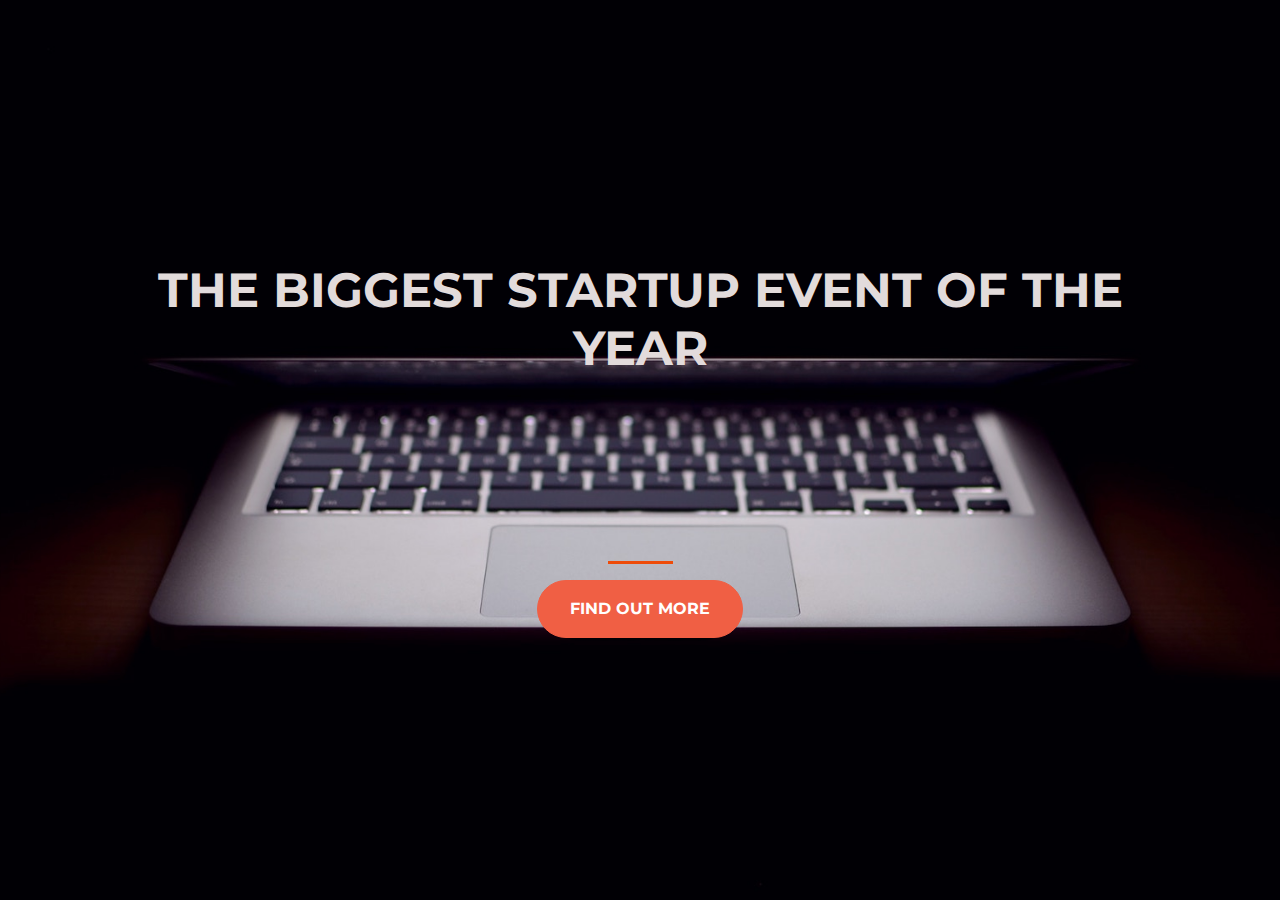
==== index.html @ aaeaa1d9 "uploading website" ====
<!DOCTYPE html>
<html>
  <head>
    <title>Startup</title>
    <!-- Required meta tags -->
    <meta charset="utf-8">
    <meta name="viewport" content="width=device-width, initial-scale=1">
    <!-- Google Fonts -->
    <link href="https://fonts.googleapis.com/css?family=Montserrat" rel="stylesheet">

    <!-- Bootstrap CSS from a CDN. This way you don't have to include the bootstrap file yourself -->
    <link rel="stylesheet" href="https://stackpath.bootstrapcdn.com/bootstrap/4.3.1/css/bootstrap.min.css" integrity="sha384-ggOyR0iXCbMQv3Xipma34MD+dH/1fQ784/j6cY/iJTQUOhcWr7x9JvoRxT2MZw1T" crossorigin="anonymous">
    
    <!-- Your own stylesheet -->
    <link rel="stylesheet" type="text/css" href="style.css">
  </head>
  <body>
    <div class="container d-flex align-items-center h-100">
      <div class="row">
      <header class="text-center col-12">
        <h1 class= "text-uppercase"><strong>The biggest startup event of the year</strong></h1>
      </header>
      <div class="buffer col-12"></div>
      <section class="text-center col-12">
        <hr>
        <a href="https://mailchi.mp/9cf79e469783/ztmstudents"> 
          <button class="btn btn-primary btn-xl">Find out more</button>
        </a>
      </section>
    </div>  
    </div>
  </body>
</html>
---- style.css ----
body,
html {
  width: 100%;
  height: 100%;
  font-family: 'Montserrat', sans-serif;
  background: url(header.jpg) no-repeat center center fixed; 
  -webkit-background-size: cover;
  -moz-background-size: cover;
  -o-background-size: cover;
  background-size: cover;
}

h1{
	font-size:3rem;
	color: #e2dbdb;
}

hr{
	border-color:#ee4b08;
	border-width: 3px;
	max-width: 65px;
}

.buffer{
	height:10rem;
}

.btn{
	font-weight:700;
	border-radius:300px;
	text-transform:uppercase;

}

.btn-primary{
	background-color:#F05F44;
	border-color:#F05F44;
}

.btn-primary:hover{
	background-color:#ee4b08;
	border-color:#ee4b08;
	border-width:4px;
}


.btn-xl {
	padding: 1rem 2rem;
}
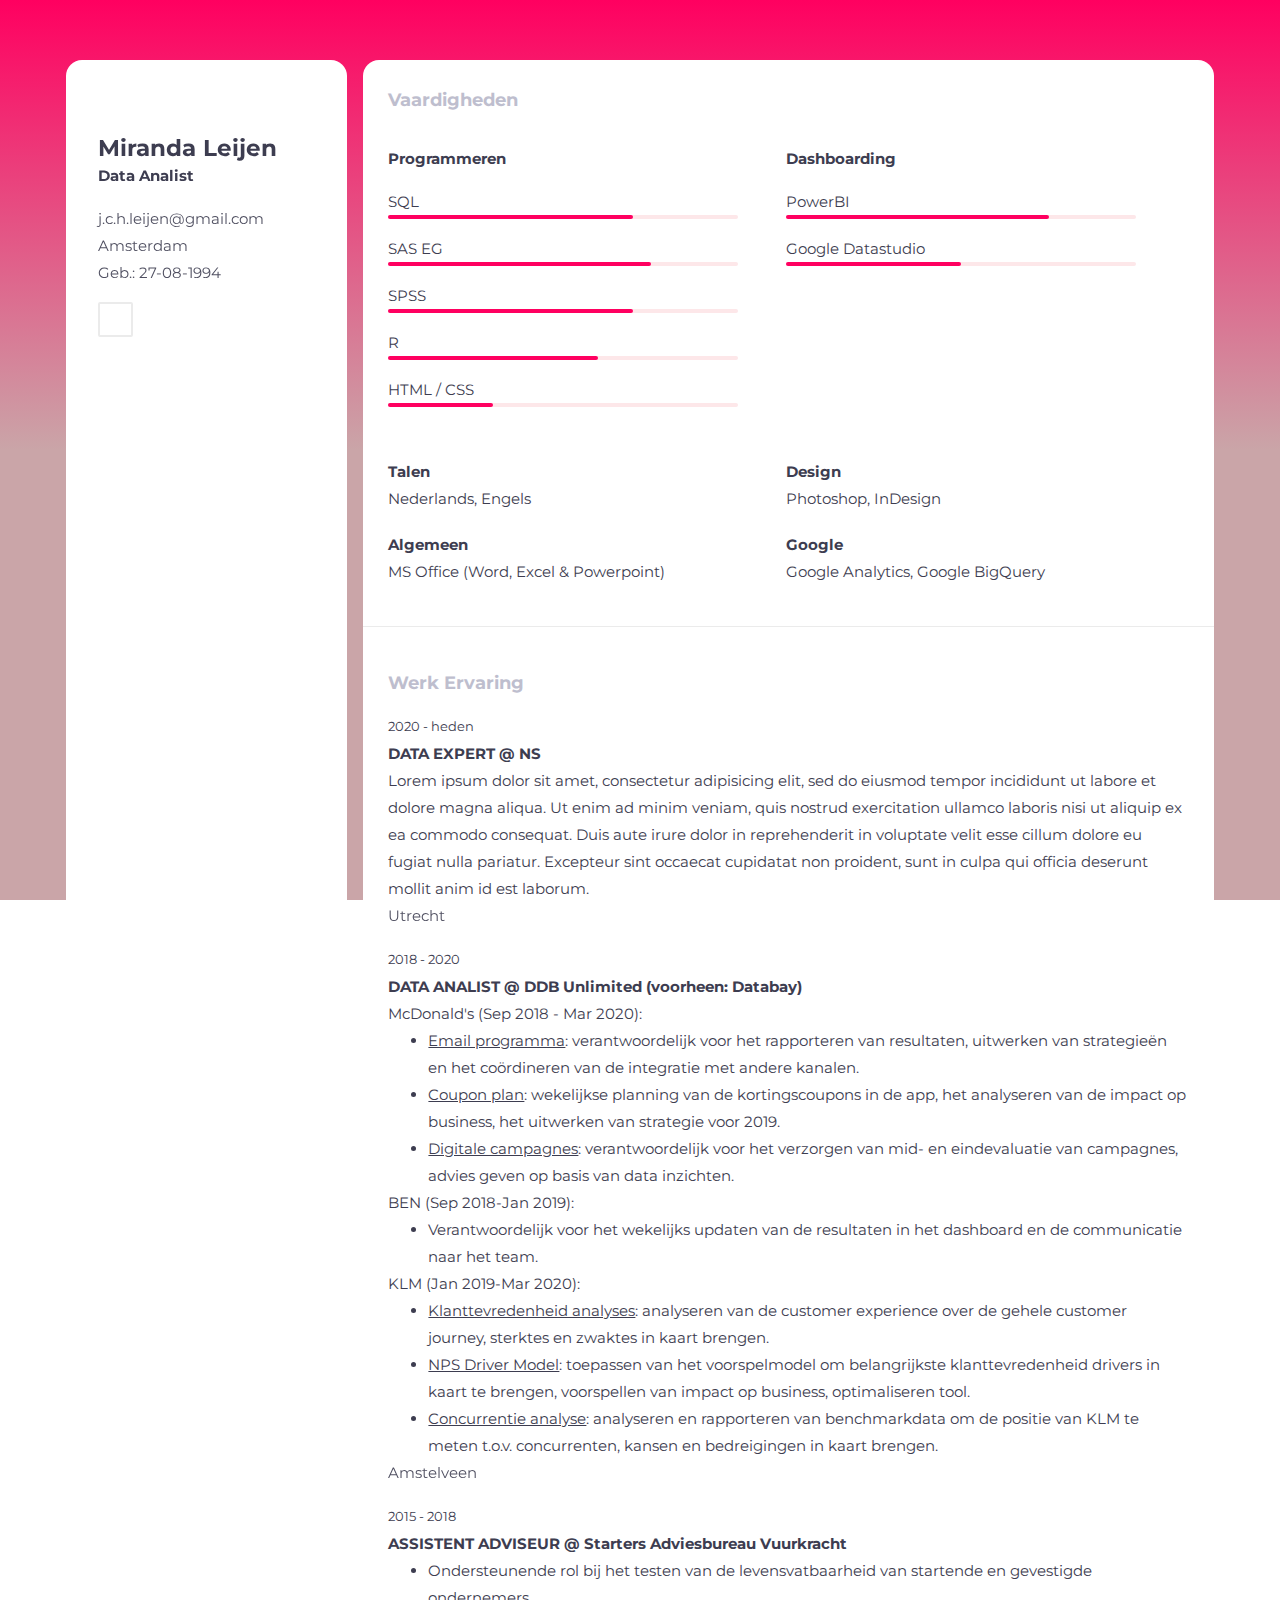
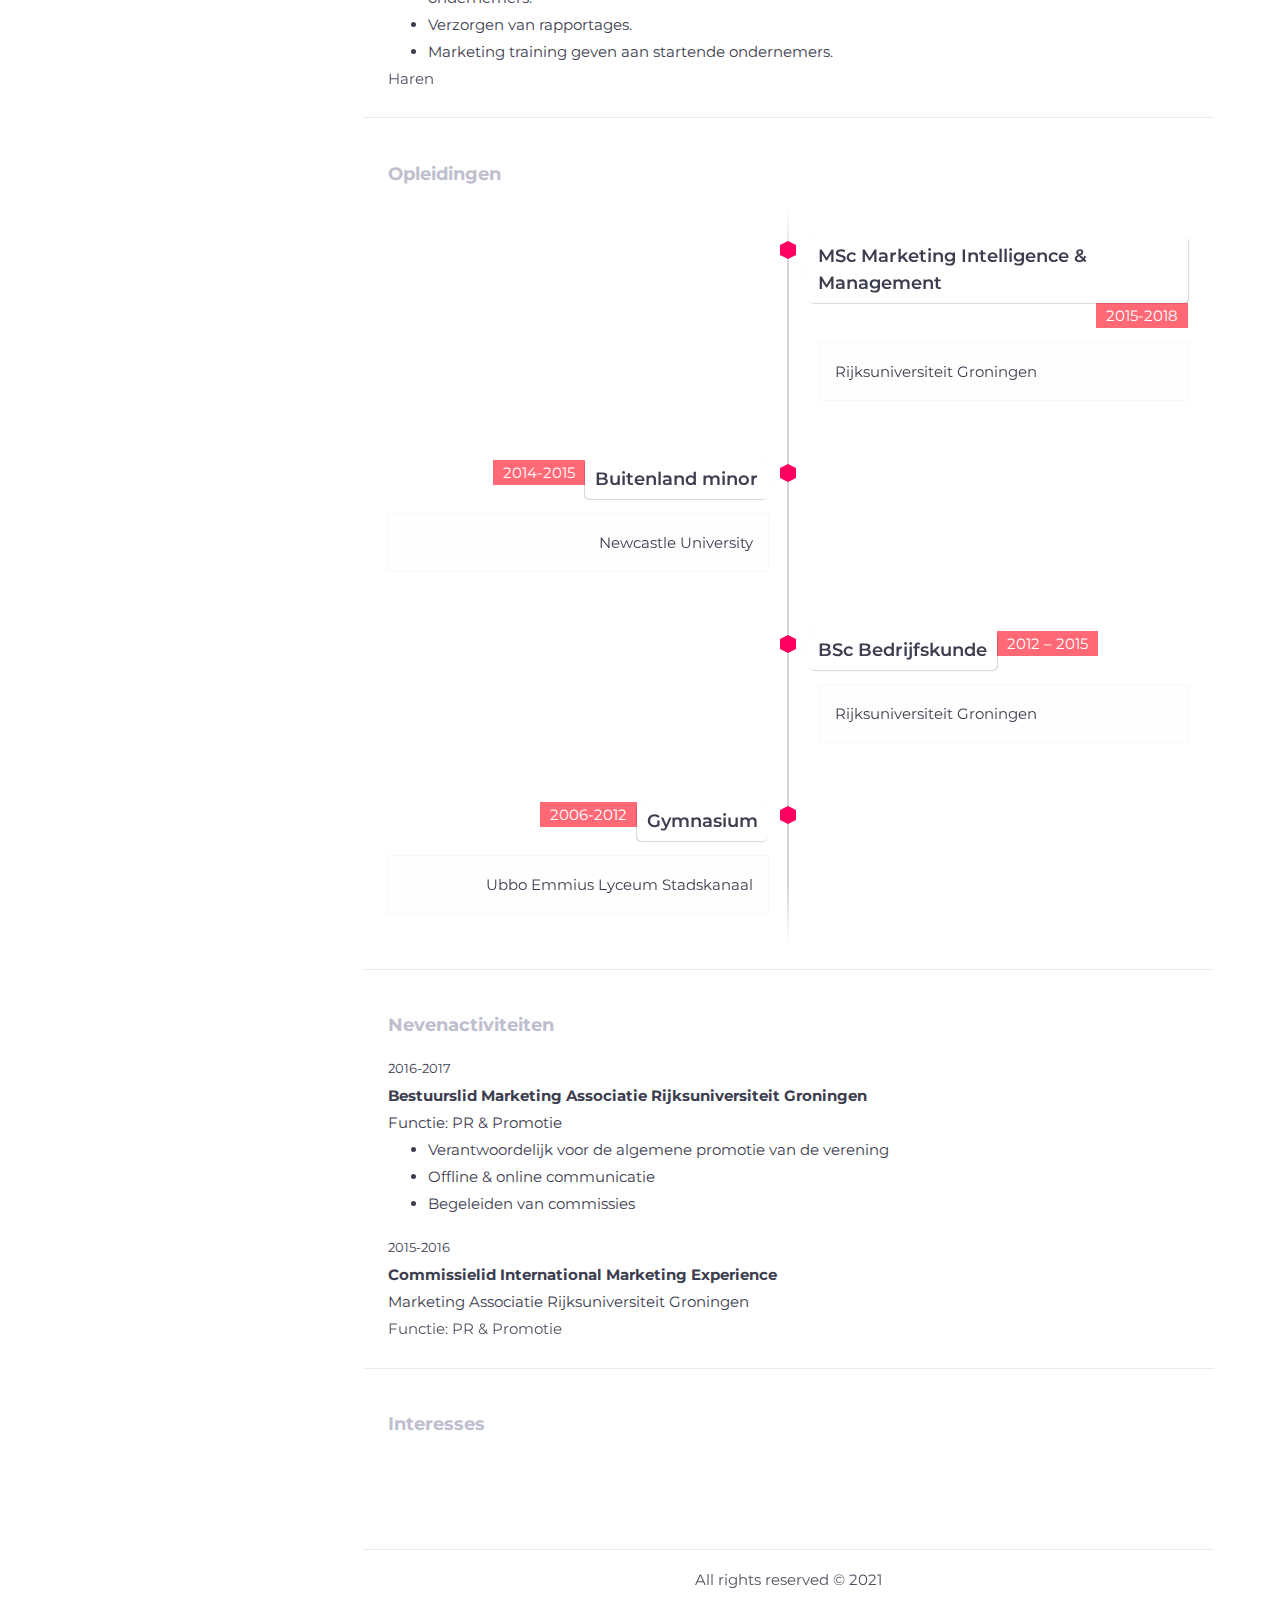
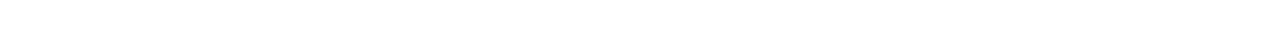
==== commit 6f040f62: "Add files via upload" ====
--- a/index.html
+++ b/index.html
@@ -1,33 +1,306 @@
-<!DOCTYPE html>
-<html>
-  <head>
-    <title>Startup</title>
-    <!-- Required meta tags -->
-    <meta charset="utf-8">
-    <meta name="viewport" content="width=device-width, initial-scale=1">
-    <!-- Google Fonts -->
-    <link href="https://fonts.googleapis.com/css?family=Montserrat" rel="stylesheet">
-
-    <!-- Bootstrap CSS from a CDN. This way you don't have to include the bootstrap file yourself -->
-    <link rel="stylesheet" href="https://stackpath.bootstrapcdn.com/bootstrap/4.3.1/css/bootstrap.min.css" integrity="sha384-ggOyR0iXCbMQv3Xipma34MD+dH/1fQ784/j6cY/iJTQUOhcWr7x9JvoRxT2MZw1T" crossorigin="anonymous">
-    
-    <!-- Your own stylesheet -->
-    <link rel="stylesheet" type="text/css" href="style.css">
-  </head>
-  <body>
-    <div class="container d-flex align-items-center h-100">
-      <div class="row">
-      <header class="text-center col-12">
-        <h1 class= "text-uppercase"><strong>The biggest startup event of the year</strong></h1>
-      </header>
-      <div class="buffer col-12"></div>
-      <section class="text-center col-12">
-        <hr>
-        <a href="https://mailchi.mp/9cf79e469783/ztmstudents"> 
-          <button class="btn btn-primary btn-xl">Find out more</button>
-        </a>
-      </section>
-    </div>  
-    </div>
-  </body>
-</html>
+<!DOCTYPE html>
+<html lang="en">
+<head>
+    <meta charset="UTF-8">
+    <meta http-equiv="X-UA-Compatible" content="IE=edge">
+    <meta name="viewport" content="width=device-width, initial-scale=1.0">
+    <title>CV Miranda Leijen</title>
+
+    <!--GOOGLE FONTS-->
+    <link rel="preconnect" href="https://fonts.googleapis.com">
+    <link rel="preconnect" href="https://fonts.gstatic.com" crossorigin>
+    <link href="https://fonts.googleapis.com/css2?family=Montserrat:wght@200;300;400;500;600;700;800;900&display=swap" rel="stylesheet">
+
+    <!--Op Icons-->
+     
+    <link href="https://cdn.jsdelivr.net/gh/codeOpacity/op_icons@main/op_icons.all.min.css" rel="stylesheet">
+                    
+    <!--Main Styling-->
+    <link rel="stylesheet" href="./style.css">
+</head>
+<body>
+    <div class="background-color-layer" style="background-image: url('./asset/Amsterdam_I.jpg')"></div>
+    <div class="container">
+        <div class="main grid">
+            <aside class="sidebar">
+                <div class="profile">
+                    <div class="profile_img">
+                        <img src="./asset/IMG-0041.jpg" alt="">
+                    </div>
+                    <div class="profile_header">
+                        <h2>Miranda Leijen</h2>
+                        <h4>Data Analist</h4>
+                    </div>
+                    <div class="profile_content">
+                        <p>j.c.h.leijen@gmail.com</p>
+                        <p>Amsterdam</p>
+                        <p>Geb.: 27-08-1994</p>
+                    </div>
+                    <div class="profile_links">
+                        <a href="https://www.linkedin.com/in/mirandaleijen/"><span class="op-linkedin"></span></a>
+                    </div>
+                </div>
+            </aside>
+
+            <main class="wrapper">
+                <!--Skill Section-->
+                <section class="skills">
+                    <h2 class="sec_title">Vaardigheden</h2>
+                    <div class="progress_wrapper">
+                    <ul class="flex-container">
+                        <li class ="flex-item">
+                            <h4>Programmeren</h4>
+                                <div class="progress_item">
+                                    <h4>SQL</h4>
+                                    <div class="progress_bar">
+                                        <div class="progress" style="width: 70%;">
+                                        </div>
+                                    </div>
+                                </div>
+                                <div class="progress_item">
+                                    <h4>SAS EG</h4>
+                                    <div class="progress_bar">
+                                        <div class="progress" style="width: 75%;">
+                                        </div>
+                                    </div>
+                                </div>
+                                <div class="progress_item">
+                                    <h4>SPSS</h4>
+                                    <div class="progress_bar">
+                                        <div class="progress" style="width: 70%;">
+                                        </div>
+                                    </div>
+                                </div>
+                                <div class="progress_item">
+                                    <h4>R</h4>
+                                    <div class="progress_bar">
+                                        <div class="progress" style="width: 60%;">
+                                        </div>
+                                    </div>
+                                </div>
+                                 <div class="progress_item">
+                                    <h4>HTML / CSS</h4>
+                                    <div class="progress_bar">
+                                        <div class="progress" style="width: 30%;">
+                                        </div>
+                                    </div>
+                                </div>
+                        </li>
+                        <li class = "flex-item">
+                             <h4>Dashboarding</h4>
+                                <div class="progress_item">
+                                    <h4>PowerBI</h4>
+                                    <div class="progress_bar">
+                                        <div class="progress" style="width: 75%;">
+                                        </div>
+                                    </div>
+                                </div>
+                                <div class="progress_item">
+                                    <h4>Google Datastudio</h4>
+                                    <div class="progress_bar">
+                                        <div class="progress" style="width: 50%;">
+                                        </div>
+                                    </div>
+                                </div>
+                        </li>
+                        <li class = "flex-item">
+                            <p class ="space_item">
+                                <h4>Talen</h4>
+                                Nederlands, Engels
+                            </p>
+                            <p class ="space_item">
+                            <h4>Algemeen</h4>
+                            MS Office (Word, Excel & Powerpoint)
+                            </p>
+                        </li>
+                         <li class = "flex-item">
+                            <p class ="space_item">
+                                <h4>Design</h4>
+                                Photoshop, InDesign
+                            </p>
+                            <p class ="space_item">
+                            <h4>Google</h4>
+                            Google Analytics, Google BigQuery
+                            </p>
+                        </li>
+                    </ul>
+                    </div>
+                </section>
+   
+
+                <!--Experience Section-->
+                <section class="experience">
+                    <h2 class="sec_title">Werk Ervaring</h2>
+                    <div class="work_timeline">
+                        <div class="work_item">
+                            <small>2020 - heden</small>
+                            <h4>DATA EXPERT @ NS</h4>
+                            <span>Lorem ipsum dolor sit amet, consectetur adipisicing elit, sed do eiusmod
+                            tempor incididunt ut labore et dolore magna aliqua. Ut enim ad minim veniam,
+                            quis nostrud exercitation ullamco laboris nisi ut aliquip ex ea commodo
+                            consequat. Duis aute irure dolor in reprehenderit in voluptate velit esse
+                            cillum dolore eu fugiat nulla pariatur. Excepteur sint occaecat cupidatat non
+                            proident, sunt in culpa qui officia deserunt mollit anim id est laborum.</span>
+                            <p>Utrecht</p>
+                        </div>
+                        <div class="work_item">
+                            <small>2018 - 2020</small>
+                            <h4>DATA ANALIST @ DDB Unlimited (voorheen: Databay)</h4>
+                            <span>McDonald's (Sep 2018 - Mar 2020):
+                                <ul>
+                                    <li><u>Email programma</u>: verantwoordelijk voor het rapporteren van resultaten, uitwerken van strategieën en het coördineren van de integratie met andere kanalen.</li>
+                                    <li><u>Coupon plan</u>: wekelijkse planning van de kortingscoupons in de app, het analyseren van de impact op business, het uitwerken van strategie voor 2019.</li>
+                                    <li><u>Digitale campagnes</u>: verantwoordelijk voor het verzorgen van mid- en eindevaluatie van campagnes, advies geven op basis van data inzichten. </li>
+                                </ul>
+                            </span>
+                            <span>BEN (Sep 2018-Jan 2019):
+                                <ul>
+                                    <li>Verantwoordelijk voor het wekelijks updaten van de resultaten in het dashboard en de communicatie naar het team.</li>
+                                </ul>
+                            </span>
+                            <span>KLM (Jan 2019-Mar 2020):
+                                <ul>
+                                    <li><u>Klanttevredenheid analyses</u>: analyseren van de customer experience over de gehele customer journey, sterktes en zwaktes in kaart brengen.</li>
+                                    <li><u>NPS Driver Model</u>: toepassen van het voorspelmodel om belangrijkste klanttevredenheid drivers in kaart te brengen, voorspellen van impact op business, optimaliseren tool.</li>
+                                    <li><u>Concurrentie analyse</u>: analyseren en rapporteren van benchmarkdata om de positie van KLM te meten t.o.v. concurrenten, kansen en bedreigingen in kaart brengen.</li>
+                                </ul>
+                            </span>
+                            <p>Amstelveen</p>
+                        </div>
+                        <div class="work_item">
+                            <small>2015 - 2018</small>
+                            <h4>ASSISTENT ADVISEUR @ Starters Adviesbureau Vuurkracht</h4>
+                            <span>
+                                <ul>
+                                    <li>Ondersteunende rol bij het testen van de levensvatbaarheid van startende en gevestigde ondernemers.</li>
+                                    <li>Verzorgen van rapportages.</li>
+                                    <li>Marketing training geven aan startende ondernemers.</li>
+                                </ul>
+                            </span>
+                            <p>Haren</p>
+                        </div>
+                    </div>
+                </section>
+
+  
+                <!--Education Section-->
+                <section class="education">
+                    <h2 class="sec_title">Opleidingen</h2>
+                    <div class="education_timeline">
+                        <div class="education_item">
+                            <ul class="timeline">
+                              <!-- Item 1 -->
+                              <li>
+                                <div class="direction-r">
+                                  <div class="flag-wrapper">
+                                    <span class="hexa"></span>
+                                    <span class="flag">
+                                        MSc Marketing Intelligence & Management
+                                        </span>
+                                    <span class="time-wrapper"><span class="time">2015-2018</span></span>
+                                  </div>
+                                  <div class="desc">
+                                    Rijksuniversiteit Groningen
+                                </div>
+                              </li>
+
+                              <!-- Item 2 -->
+                              <li>
+                                <div class="direction-l">
+                                  <div class="flag-wrapper">
+                                    <span class="hexa"></span>
+                                    <span class="flag">Buitenland minor</span>
+                                    <span class="time-wrapper"><span class="time">2014-2015</span></span>
+                                  </div>
+                                  <div class="desc">Newcastle University</div>
+                                </div>
+                              </li>
+
+                              <!-- Item 3 -->
+                              <li>
+                                <div class="direction-r">
+                                  <div class="flag-wrapper">
+                                    <span class="hexa"></span>
+                                    <span class="flag">BSc Bedrijfskunde </span>
+                                    <span class="time-wrapper"><span class="time">2012 – 2015</span></span>
+                                  </div>
+                                  <div class="desc">Rijksuniversiteit Groningen </div>
+                                </div>
+                              </li>
+
+                              <!-- Item 4 -->
+                              <li>
+                                <div class="direction-l">
+                                  <div class="flag-wrapper">
+                                    <span class="hexa"></span>
+                                    <span class="flag">Gymnasium</span>
+                                    <span class="time-wrapper"><span class="time">2006-2012</span></span>
+                                  </div>
+                                  <div class="desc">Ubbo Emmius Lyceum Stadskanaal</div>
+                                </div>
+                              </li>
+                            </ul>
+                    </div>
+                </section>
+
+                <!--Interest Section-->
+                <section class="interest">
+                    <h2 class="sec_title">Nevenactiviteiten</h2>
+                    <div class="interest_timeline">
+                        <div class="interest_item">
+                            <small>2016-2017</small>
+                            <h4>Bestuurslid Marketing Associatie Rijksuniversiteit Groningen</h4>
+                            <span>Functie: PR & Promotie
+                                <ul>
+                                    <li>Verantwoordelijk voor de algemene promotie van de verening</li>
+                                    <li>Offline & online communicatie</li>
+                                    <li>Begeleiden van commissies</li>
+                                </ul>
+                        </div>
+                        <div class="interest_item">
+                            <small>2015-2016</small>
+                            <h4>Commissielid International Marketing Experience</h4>
+                            <span>Marketing Associatie Rijksuniversiteit Groningen
+                                <p>Functie: PR & Promotie </p> 
+                        </div>
+                    </div>
+                </section>
+
+                <!--Portfolio Section  -->
+                <section class="portfolio">
+                    <h2 class="sec_title">Interesses</h2>
+                    <div class="grid col_2">
+                        <a href="#0" class="project_img">
+                            <img src="./asset/Tekenen_new.jpg" alt="">
+                            <div class="project_details">
+                                <h4 class="text">Tekenen</h4>
+                            </div>
+                        </a>
+                        <a href="#0" class="project_img">
+                            <img src="./asset/IMG-0814.jpg" alt="">
+                            <div class="project_details">
+                                <h4 class="text">Koken</h4>
+                            </div>
+                        </a>
+                        <a href="#0" class="project_img">
+                            <img src="./asset/IMG-0306.jpg" alt="">
+                            <div class="project_details">
+                                <h4 class="text">Fotografie</h4>
+                            </div>
+                        </a>
+                        <a href="#0" class="project_img">
+                            <img src="./asset/IMG-Bali.jpg" alt="">
+                            <div class="project_details">
+                                <h4 class="text">Reizen</h4>
+                            </div>
+                        </a>
+                    </div>
+                </section>
+                <footer>
+                    <p>All rights reserved &copy; 2021</p>
+                </footer>
+            </main>
+        </div>
+    </div>
+</body>
+</html>--- a/style.css
+++ b/style.css
@@ -1,50 +1,609 @@
-body,
-html {
-  width: 100%;
-  height: 100%;
-  font-family: 'Montserrat', sans-serif;
-  background: url(header.jpg) no-repeat center center fixed; 
-  -webkit-background-size: cover;
-  -moz-background-size: cover;
-  -o-background-size: cover;
-  background-size: cover;
-}
-
-h1{
-	font-size:3rem;
-	color: #e2dbdb;
-}
-
-hr{
-	border-color:#ee4b08;
-	border-width: 3px;
-	max-width: 65px;
-}
-
-.buffer{
-	height:10rem;
-}
-
-.btn{
-	font-weight:700;
-	border-radius:300px;
-	text-transform:uppercase;
-
-}
-
-.btn-primary{
-	background-color:#F05F44;
-	border-color:#F05F44;
-}
-
-.btn-primary:hover{
-	background-color:#ee4b08;
-	border-color:#ee4b08;
-	border-width:4px;
-}
-
-
-.btn-xl {
-	padding: 1rem 2rem;
-}
-
+/*VARIABLES*/
+:root {
+  --primary: #3d3d50;
+  --secondary: #ff0060;
+  --light: #ebebeb;
+  --dark: #333;
+  --gray: #bebece;
+  --hover: all .3s ease-out;
+}
+
+/*GLOBAL*/
+* {
+  margin: 0;
+  /*padding: 0;*/
+  box-sizing: border-box;
+}
+
+/*#ff6975*/
+
+body {
+  background-attachment: fixed;
+  background-image: -webkit-linear-gradient(top, #ff0060 0%, #caa5a8 50%);
+  background-image: -o-linear-gradient(top, #ff0060 0%, #caa5a8 50%);
+  background-image: linear-gradient(to bottom, #ff0060 0%, #caa5a8 50%);
+  height: 100%;
+  min-height: 100vh;
+  font-family: 'Montserrat', sans-serif;
+  font-size: 15px;
+  line-height: 1.8em;
+  color: var(--primary);
+  overflow-x: hidden;
+}
+
+/*  body.white {
+    background-color: white;
+    background-image: none; }*/
+
+.background-color-layer {
+  background-size: cover;
+  opacity: 0.30;
+  background-repeat: no-repeat;
+  position: fixed;
+  z-index: -1;
+  top: 0;
+  width: 100%;
+  left: 0;
+  right: 0;
+  bottom: 0%;  
+} 
+
+a {
+  text-decoration: none;
+  color: var(--primary);
+}
+p {
+  opacity: .9;
+}
+img {
+  max-width: 100%;
+  height: auto;
+  vertical-align: middle;
+}
+section {
+  padding: clamp(1rem,2vw,2rem);
+  margin-bottom: 1rem;
+  border-bottom: 1px solid var(--light);
+}
+
+.sec_title {
+  font-size: 1.15rem;
+  margin-bottom: 1rem;
+  color: var(--gray);
+}
+
+[class*="_item"] {
+  margin-top: 1rem;
+}
+
+/*Layout Grid*/
+
+.container {
+  width: 100%;
+  max-width: 1180px;
+  padding: 0 1rem;
+  margin: 60px auto;
+}
+.grid {
+  display: grid;
+  gap: 1rem;
+}
+
+
+/* Sidebar */
+
+.sidebar {
+  position: relative;
+}
+.profile{
+  position: sticky!important;
+  top: 0;
+  height: calc(100vh - 10px);
+  padding:0 2rem;
+  overflow-y: auto;
+  background-color: white;
+  border-radius: 1rem;
+}
+.profile::-webkit-scrollbar {
+  width: 6px;
+}
+.profile_img { 
+  margin: 1.5rem 0;
+  border-radius: 50%;
+ }
+
+.profile_header {
+  margin: 1rem 0;
+}
+.profile_links {
+  display: flex;
+  margin-top: 1rem;
+}
+.profile_links a {
+  text-decoration: none;
+  height: 35px;
+  width: 35px;
+  margin-right: 1rem;
+  display: grid;
+  place-items: center;
+  font-size: 16px;
+  color: var(--dark);
+  border-radius: 2px;
+  border: 2px solid var(--light);
+}
+.profile_links a:hover {
+  transition: var(--hover);
+  color: var(--secondary);
+}
+
+.wrapper {
+  background-color: white;
+  border-radius: 1rem;
+}
+
+/*Skillls Section*/
+
+.flex-container {
+  display: flex;
+  flex-flow: row wrap;
+  padding: 0;
+  list-style: none;
+  align-content: space-around;
+}
+
+.flex-item {
+  width: 350px;
+  margin-right: 3rem;
+  margin-top: 1rem;
+  margin-bottom: 1rem;
+}
+
+
+.progress_item h4 {
+  font-weight: normal;
+}
+.progress_bar {
+  position: relative;
+  border-radius: 4px;
+  height: 4px;
+  background: #fde7e9;
+}
+.progress {
+  position: absolute;
+  height: 100%;
+  background: var(--secondary);
+  z-index: 0;
+  border-radius: 4px;
+  text-align: right;
+  animation: fromZero ease-in-out 1s;
+}
+@keyframes fromZero {
+  from {
+      width: 0;
+  }
+}
+.progress_tooltip {
+  position: absolute;
+  top: -30px;
+  padding: 0 .26rem;
+  font-size: 12px;
+  background: var(--dark);
+  border-radius: 3px;
+  color: var(--light);
+}
+.progress_tooltip::after{
+  content: '';
+  position: absolute;
+  left: 0;
+  bottom: -4px;
+  border-top: 6px solid var(--dark);
+  border-right: 8px solid transparent;
+}
+
+.space_item {
+  padding-top: 3px;
+}
+
+
+/*Education Section */
+@import url(https://fonts.googleapis.com/css?family=Raleway:400,900);
+
+header h1{
+  text-align: center;
+  font-weight: bold;
+  margin-top: 0;
+}
+  
+ header p{
+   text-align: center;
+   margin-bottom: 0;
+ }
+
+.hexa{
+  border: 0px;
+  float: left;
+  text-align: center;
+  height: 35px;
+  width: 60px;
+  font-size: 22px;
+  background: #f0f0f0;
+  color: #3c3c3c;
+  position: relative;
+  margin-top: 15px;
+}
+
+.hexa:before{
+  content: ""; 
+  position: absolute; 
+  left: 0; 
+  width: 0; 
+  height: 0;
+  border-bottom: 15px solid #f0f0f0;
+  border-left: 30px solid transparent;
+  border-right: 30px solid transparent;
+  top: -15px;
+}
+
+.hexa:after{
+  content: ""; 
+  position: absolute; 
+  left: 0; 
+  width: 0; 
+  height: 0;
+  border-left: 30px solid transparent;
+  border-right: 30px solid transparent;
+  border-top: 15px solid #f0f0f0;
+  bottom: -15px;
+}
+
+.timeline {
+  position: relative;
+  padding: 0;
+  width: 100%;
+  margin-top: 20px;
+  list-style-type: none;
+}
+
+.timeline:before {
+  position: absolute;
+  left: 50%;
+  top: 0;
+  content: ' ';
+  display: block;
+  width: 2px;
+  height: 100%;
+  margin-left: -1px;
+  background: rgb(213,213,213);
+  background: -moz-linear-gradient(top, rgba(213,213,213,0) 0%, rgb(213,213,213) 8%, rgb(213,213,213) 92%, rgba(213,213,213,0) 100%);
+  background: -webkit-gradient(linear, left top, left bottom, color-stop(0%,rgba(30,87,153,1)), color-stop(100%,rgba(125,185,232,1)));
+  background: -webkit-linear-gradient(top, rgba(213,213,213,0) 0%, rgb(213,213,213) 8%, rgb(213,213,213) 92%, rgba(213,213,213,0) 100%);
+  background: -o-linear-gradient(top, rgba(213,213,213,0) 0%, rgb(213,213,213) 8%, rgb(213,213,213) 92%, rgba(213,213,213,0) 100%);
+  background: -ms-linear-gradient(top, rgba(213,213,213,0) 0%, rgb(213,213,213) 8%, rgb(213,213,213) 92%, rgba(213,213,213,0) 100%);
+  background: linear-gradient(to bottom, rgba(213,213,213,0) 0%, rgb(213,213,213) 8%, rgb(213,213,213) 92%, rgba(213,213,213,0) 100%);
+  z-index: 5;
+}
+
+.timeline li {
+  padding: 2em 0;
+}
+
+.timeline .hexa{
+  width: 16px;
+  height: 10px;
+  position: absolute;
+  background: #ff0060;
+  z-index: 5;
+  left: 0;
+  right: 0;
+  margin-left:auto;
+  margin-right:auto;
+  top: -30px;
+  margin-top: 0;
+}
+
+.timeline .hexa:before {
+  border-bottom: 4px solid #ff0060;
+  border-left-width: 8px;
+  border-right-width: 8px;
+  top: -4px;
+}
+
+.timeline .hexa:after {
+  border-left-width: 8px;
+  border-right-width: 8px;
+  border-top: 4px solid #ff0060;
+  bottom: -4px;
+}
+
+.direction-l,
+.direction-r {
+  float: none;
+  width: 100%;
+  text-align: center;
+}
+
+.flag-wrapper {
+  text-align: center;
+  position: relative;
+}
+
+.flag {
+  position: relative;
+  display: inline-flex;
+  background: rgb(255,255,255);
+  font-weight: 600;
+  z-index: 15;
+  padding: 6px 10px;
+  text-align: left;
+  border-radius: 5px;
+}
+
+.direction-l .flag:after,
+.direction-r .flag:after {
+  content: "";
+  position: absolute;
+  left: 50%;
+  top: -15px;
+  height: 0;
+  width: 0;
+  margin-left: -8px;
+  border: solid transparent;
+  border-bottom-color: rgb(255,255,255);
+  border-width: 8px;
+  pointer-events: none;
+}
+
+.direction-l .flag {
+  -webkit-box-shadow: -1px 1px 1px rgba(0,0,0,0.15), 0 0 1px rgba(0,0,0,0.15);
+  -moz-box-shadow: -1px 1px 1px rgba(0,0,0,0.15), 0 0 1px rgba(0,0,0,0.15);
+  box-shadow: -1px 1px 1px rgba(0,0,0,0.15), 0 0 1px rgba(0,0,0,0.15);
+}
+
+.direction-r .flag {
+  -webkit-box-shadow: 1px 1px 1px rgba(0,0,0,0.15), 0 0 1px rgba(0,0,0,0.15);
+  -moz-box-shadow: 1px 1px 1px rgba(0,0,0,0.15), 0 0 1px rgba(0,0,0,0.15);
+  box-shadow: 1px 1px 1px rgba(0,0,0,0.15), 0 0 1px rgba(0,0,0,0.15);
+}
+
+.time-wrapper {
+  display: block;
+  position: relative;
+  margin: 4px 0 0 0;
+  z-index: 14;
+  line-height: 1em;
+  vertical-align: middle;
+  color: #fff;
+}
+
+.direction-l .time-wrapper {
+  float: none;
+}
+
+.direction-r .time-wrapper {
+  float: none;
+}
+
+.time {
+  background: #ff6975;
+  display: inline-block;
+  padding: 8px;
+}
+
+.desc {
+  position: relative;
+  margin: 1em 0 0 0;
+  padding: 1em;
+  background: rgb(254,254,254);
+  -webkit-box-shadow: 0 0 1px rgba(0,0,0,0.20);
+  -moz-box-shadow: 0 0 1px rgba(0,0,0,0.20);
+  box-shadow: 0 0 1px rgba(0,0,0,0.20);
+  z-index: 15;
+}
+
+.direction-l .desc,
+.direction-r .desc {
+  position: relative;
+/*  margin: 1em 1em 0 1em;*/
+  padding: 1em;
+  z-index: 15;
+}
+
+@media(min-width: 768px){
+  .timeline {
+    width: 660px;
+    margin: 0 auto;
+    margin-top: 20px;
+  }
+
+  .timeline li:after {
+    content: "";
+    display: block;
+    height: 0;
+    clear: both;
+    visibility: hidden;
+  }
+  
+  .timeline .hexa {
+    left: -28px;
+    right: auto;
+    top: 8px;
+  }
+
+  .timeline .direction-l .hexa {
+    left: auto;
+    right: -28px;
+  }
+
+  .direction-l {
+    position: relative;
+    width: 310px;
+    float: left;
+    text-align: right;
+  }
+
+  .direction-r {
+    position: relative;
+    width: 310px;
+    float: right;
+    text-align: left;
+  }
+
+  .flag-wrapper {
+    display: inline-block;
+  }
+  
+  .flag {
+    font-size: 18px;
+  }
+
+  .direction-l .flag:after {
+    left: auto;
+    right: -16px;
+    top: 50%;
+    margin-top: -8px;
+    border: solid transparent;
+    border-left-color: rgb(254,254,254);
+    border-width: 8px;
+  }
+
+  .direction-r .flag:after {
+    top: 50%;
+    margin-top: -8px;
+    border: solid transparent;
+    border-right-color: rgb(254,254,254);
+    border-width: 8px;
+    left: -8px;
+  }
+
+  .time-wrapper {
+    display: inline;
+    vertical-align: middle;
+    margin: 0;
+  }
+
+  .direction-l .time-wrapper {
+    float: left;
+  }
+
+  .direction-r .time-wrapper {
+    float: right;
+  }
+
+  .time {
+    padding: 5px 10px;
+  }
+
+  .direction-r .desc {
+    margin: 1em 0 0 0.75em;
+  }
+}
+
+@media(min-width: 992px){
+  .timeline {
+    width: 800px;
+    margin: 0 auto;
+    margin-top: 20px;
+  }
+
+  .direction-l {
+    position: relative;
+    width: 380px;
+    float: left;
+    text-align: right;
+  }
+
+  .direction-r {
+    position: relative;
+    width: 380px;
+    float: right;
+    text-align: left;
+  }
+}
+
+
+
+
+/*Portfolio Section*/
+.project_img {
+  position: relative;
+  display: block;
+  text-decoration: none;
+  color: var(--light);
+}
+
+
+.project_img img {
+  width: 100%;
+  height: auto;
+/*  height: 300px;*/
+/*  max-width: 392px;*/
+}
+
+.project_img .project_details {
+  position: absolute;
+/*  bottom: .5rem;
+  left: .5rem;
+  background: linear-gradient(to right,rgba(84, 84, 84, 0.198),rgba(0, 0, 0, 0.5));
+  padding: 1rem;
+  opacity: 0;
+  transition: var(--hover);*/
+  top: 0;
+  bottom: 0;
+  left: 0;
+  right: 0;
+  height: 100%;
+  width: 100%;
+  opacity: 0;
+  transition: .5s ease;
+  background-color: #ff0060;
+}
+
+.project_img:hover .project_details {
+  opacity: 35%;
+}
+
+
+/*TEST*/
+
+.text {
+  color: white;
+  font-size: 23px;
+  position: absolute;
+  top: 50%;
+  left: 50%;
+  -webkit-transform: translate(-50%, -50%);
+  -ms-transform: translate(-50%, -50%);
+  transform: translate(-50%, -50%);
+  text-align: center;
+}
+
+
+/*FOOTER*/
+footer p{
+  text-align: center;
+}
+
+/* Responsive */
+@media (min-width:768px) {
+  .main.grid {
+      grid-template-columns: 1fr 2fr;
+  }
+  .col_2 {
+      grid-template-columns: repeat(2,1fr);
+  }
+}
+
+
+
+
+
+
+
+
+
+
+
+
+
+
+/*  */